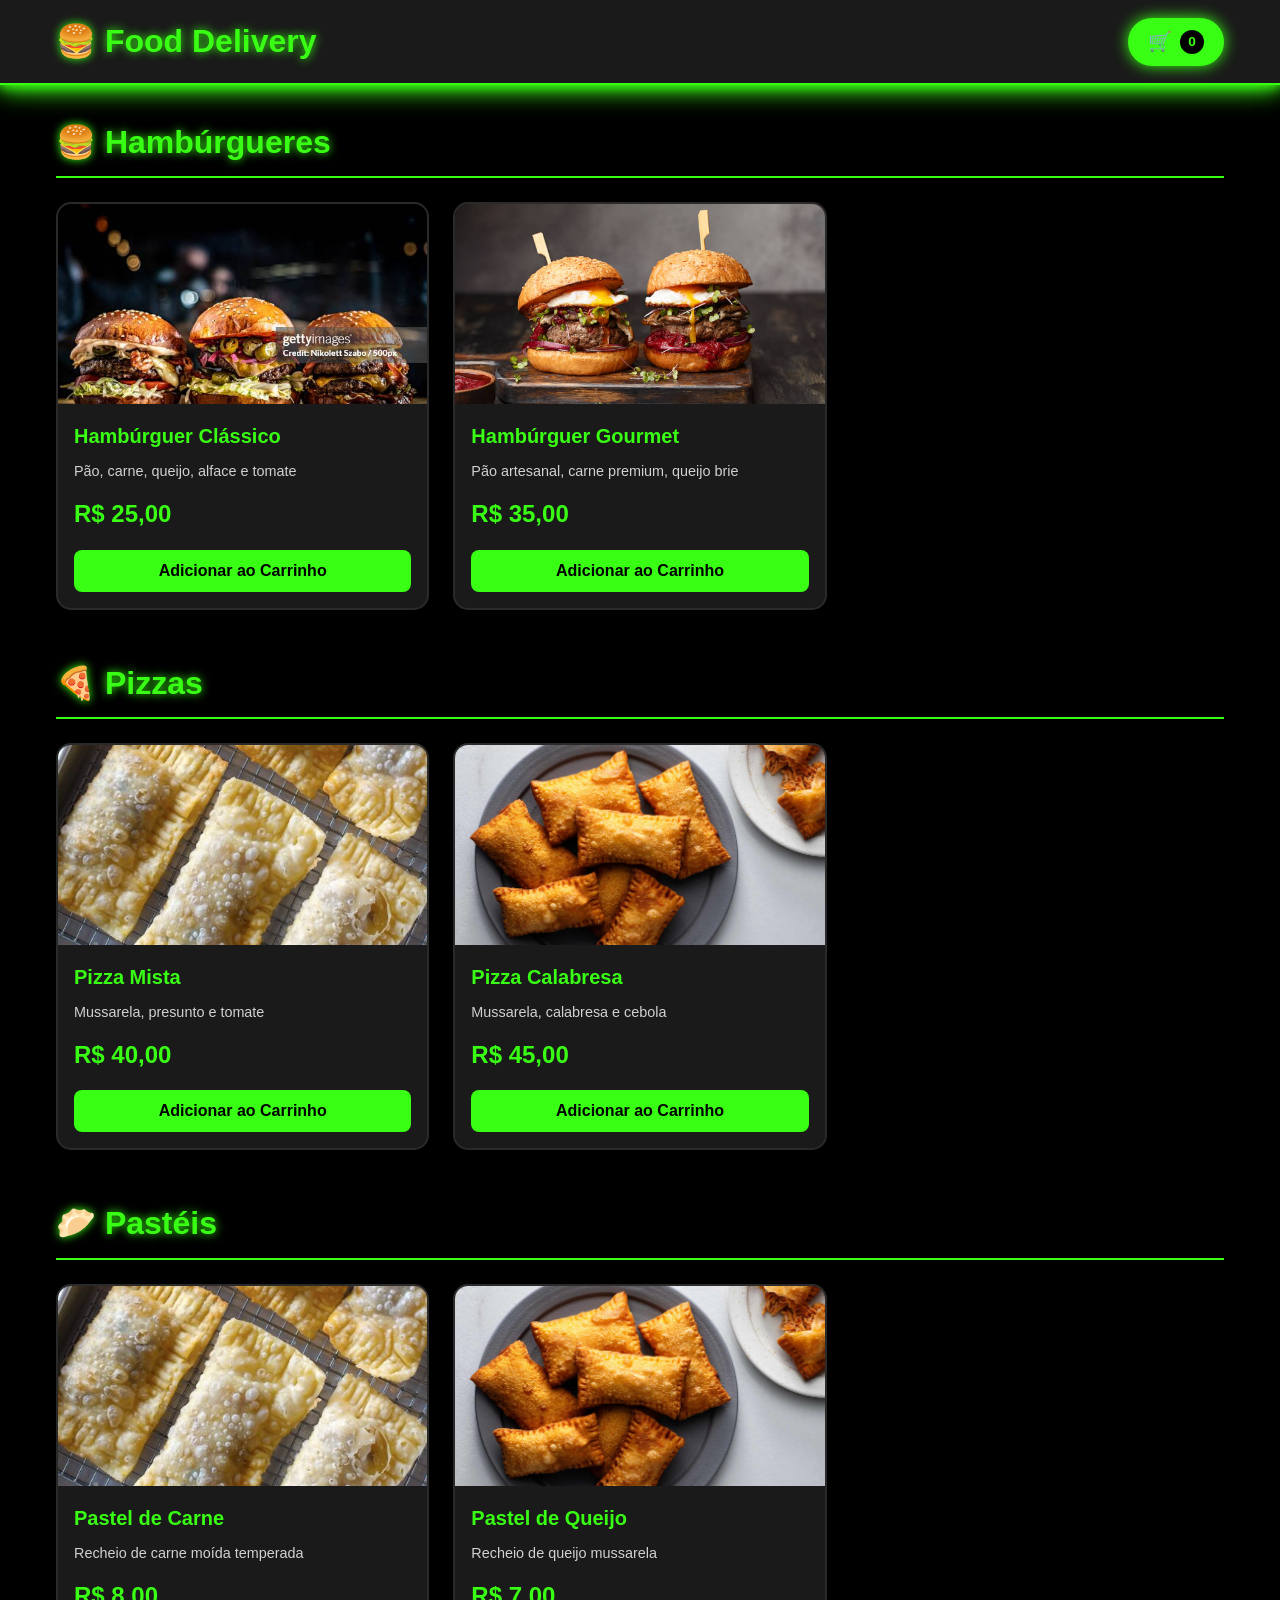
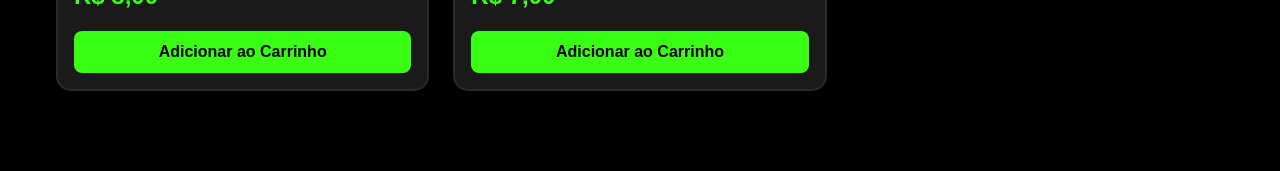
==== food-delivery-site/food-delivery-site/index.html @ 00c89322 "inicio" ====
<!DOCTYPE html>
<html lang="pt-BR">
<head>
    <meta charset="UTF-8">
    <meta name="viewport" content="width=device-width, initial-scale=1.0">
    <title>Food Delivery - Hambúrgueres, Pizzas e Pastéis</title>
    <link rel="stylesheet" href="styles.css">
</head>
<body>
    <!-- Header -->
    <header>
        <div class="container">
            <h1>🍔 Food Delivery</h1>
            <button class="cart-button" id="cartButton">
                <span class="cart-icon">🛒</span>
                <span class="cart-count" id="cartCount">0</span>
            </button>
        </div>
    </header>

    <!-- Main Content -->
    <main class="container">
        <!-- Hambúrgueres Section -->
        <section class="category-section">
            <h2 class="category-title">🍔 Hambúrgueres</h2>
            <div class="products-grid">
                <div class="product-card">
                    <img src="/food-delivery-site/food-delivery-site/assets/images/burger1.jpg" alt="Hambúrguer Clássico" class="product-image">
                    <div class="product-info">
                        <h3 class="product-name">Hambúrguer Clássico</h3>
                        <p class="product-description">Pão, carne, queijo, alface e tomate</p>
                        <p class="product-price">R$ 25,00</p>
                        <button class="add-to-cart-btn" data-id="burger1" data-name="Hambúrguer Clássico" data-price="25.00" data-type="burger">
                            Adicionar ao Carrinho
                        </button>
                    </div>
                </div>
                <div class="product-card">
                    <img src="/food-delivery-site/food-delivery-site/assets/images/burger2.jpg" alt="Hambúrguer Gourmet" class="product-image">
                    <div class="product-info">
                        <h3 class="product-name">Hambúrguer Gourmet</h3>
                        <p class="product-description">Pão artesanal, carne premium, queijo brie</p>
                        <p class="product-price">R$ 35,00</p>
                        <button class="add-to-cart-btn" data-id="burger2" data-name="Hambúrguer Gourmet" data-price="35.00" data-type="burger">
                            Adicionar ao Carrinho
                        </button>
                    </div>
                </div>
            </div>
        </section>

        <!-- Pizzas Section -->
        <section class="category-section">
            <h2 class="category-title">🍕 Pizzas</h2>
            <div class="products-grid">
                <div class="product-card">
                    <img src="/food-delivery-site/food-delivery-site/assets/images/pastel1.jpg" alt="Pizza Mista" class="product-image">
                    <div class="product-info">
                        <h3 class="product-name">Pizza Mista</h3>
                        <p class="product-description">Mussarela, presunto e tomate</p>
                        <p class="product-price">R$ 40,00</p>
                        <button class="add-to-cart-btn" data-id="pizza1" data-name="Pizza Mista" data-price="40.00" data-type="pizza">
                            Adicionar ao Carrinho
                        </button>
                    </div>
                </div>
                <div class="product-card">
                    <img src="/food-delivery-site/food-delivery-site/assets/images/pastel2.jpg" alt="Pizza Calabresa" class="product-image">
                    <div class="product-info">
                        <h3 class="product-name">Pizza Calabresa</h3>
                        <p class="product-description">Mussarela, calabresa e cebola</p>
                        <p class="product-price">R$ 45,00</p>
                        <button class="add-to-cart-btn" data-id="pizza2" data-name="Pizza Calabresa" data-price="45.00" data-type="pizza">
                            Adicionar ao Carrinho
                        </button>
                    </div>
                </div>
            </div>
        </section>

        <!-- Pastéis Section -->
        <section class="category-section">
            <h2 class="category-title">🥟 Pastéis</h2>
            <div class="products-grid">
                <div class="product-card">
                    <img src="/food-delivery-site/food-delivery-site/assets/images/pastel1.jpg" alt="Pastel de Carne" class="product-image">
                    <div class="product-info">
                        <h3 class="product-name">Pastel de Carne</h3>
                        <p class="product-description">Recheio de carne moída temperada</p>
                        <p class="product-price">R$ 8,00</p>
                        <button class="add-to-cart-btn" data-id="pastel1" data-name="Pastel de Carne" data-price="8.00" data-type="pastel">
                            Adicionar ao Carrinho
                        </button>
                    </div>
                </div>
                <div class="product-card">
                    <img src="/food-delivery-site/food-delivery-site/assets/images/pastel2.jpg" alt="Pastel de Queijo" class="product-image">
                    <div class="product-info">
                        <h3 class="product-name">Pastel de Queijo</h3>
                        <p class="product-description">Recheio de queijo mussarela</p>
                        <p class="product-price">R$ 7,00</p>
                        <button class="add-to-cart-btn" data-id="pastel2" data-name="Pastel de Queijo" data-price="7.00" data-type="pastel">
                            Adicionar ao Carrinho
                        </button>
                    </div>
                </div>
            </div>
        </section>
    </main>

    <!-- Cart Modal -->
    <div class="modal" id="cartModal">
        <div class="modal-content">
            <div class="modal-header">
                <h2>Meu Carrinho</h2>
                <button class="close-btn" id="closeCart">&times;</button>
            </div>
            <div class="modal-body" id="cartItems">
                <p class="empty-cart">Seu carrinho está vazio</p>
            </div>
            <div class="modal-footer">
                <div class="total-section">
                    <span class="total-label">Total:</span>
                    <span class="total-value" id="totalValue">R$ 0,00</span>
                </div>
                <button class="checkout-btn" id="checkoutBtn">Finalizar Pedido</button>
            </div>
        </div>
    </div>

    <!-- Promotion Popup -->
    <div class="popup" id="promoPopup">
        <div class="popup-content">
            <div class="popup-header">
                <h3>🎉 Promoção Especial!</h3>
                <button class="close-btn" id="closePromo">&times;</button>
            </div>
            <div class="popup-body">
                <p>Você ganhou um <strong>Refrigerante Grátis</strong> na compra de 2 pizzas!</p>
                <p class="promo-emoji">🥤</p>
            </div>
            <div class="popup-footer">
                <button class="ok-btn" id="okPromo">OK, Entendi!</button>
            </div>
        </div>
    </div>

    <script src="script.js"></script>
</body>
</html>
---- food-delivery-site/food-delivery-site/styles.css ----
/* Reset e Configurações Básicas */
* {
    margin: 0;
    padding: 0;
    box-sizing: border-box;
}

:root {
    --neon-green: #39ff14;
    --dark-green: #00cc00;
    --black: #000000;
    --dark-gray: #1a1a1a;
    --light-gray: #2a2a2a;
    --white: #ffffff;
    --shadow-neon: 0 0 10px var(--neon-green), 0 0 20px var(--neon-green), 0 0 30px var(--neon-green);
}

body {
    font-family: 'Arial', sans-serif;
    background-color: var(--black);
    color: var(--white);
    line-height: 1.6;
    min-height: 100vh;
}

/* Header */
header {
    background-color: var(--dark-gray);
    border-bottom: 2px solid var(--neon-green);
    padding: 1rem 0;
    position: sticky;
    top: 0;
    z-index: 100;
    box-shadow: var(--shadow-neon);
}

header .container {
    display: flex;
    justify-content: space-between;
    align-items: center;
    padding: 0 1rem;
}

header h1 {
    color: var(--neon-green);
    font-size: 1.5rem;
    text-shadow: 0 0 10px var(--neon-green);
}

/* Cart Button */
.cart-button {
    background-color: var(--neon-green);
    color: var(--black);
    border: none;
    padding: 0.75rem 1.25rem;
    border-radius: 25px;
    font-size: 1rem;
    font-weight: bold;
    cursor: pointer;
    display: flex;
    align-items: center;
    gap: 0.5rem;
    transition: all 0.3s ease;
    box-shadow: 0 0 15px var(--neon-green);
}

.cart-button:hover {
    background-color: var(--dark-green);
    transform: scale(1.05);
    box-shadow: 0 0 25px var(--neon-green);
}

.cart-button:active {
    transform: scale(0.95);
}

.cart-icon {
    font-size: 1.2rem;
}

.cart-count {
    background-color: var(--black);
    color: var(--neon-green);
    border-radius: 50%;
    width: 24px;
    height: 24px;
    display: flex;
    align-items: center;
    justify-content: center;
    font-size: 0.85rem;
}

/* Container */
.container {
    max-width: 1200px;
    margin: 0 auto;
}

/* Main Content */
main {
    padding: 1.5rem 1rem;
}

/* Category Section */
.category-section {
    margin-bottom: 3rem;
}

.category-title {
    color: var(--neon-green);
    font-size: 1.75rem;
    margin-bottom: 1.5rem;
    text-shadow: 0 0 10px var(--neon-green);
    border-bottom: 2px solid var(--neon-green);
    padding-bottom: 0.5rem;
}

/* Products Grid */
.products-grid {
    display: grid;
    grid-template-columns: 1fr;
    gap: 1.5rem;
}

/* Product Card */
.product-card {
    background-color: var(--dark-gray);
    border: 2px solid var(--light-gray);
    border-radius: 15px;
    overflow: hidden;
    transition: all 0.3s ease;
}

.product-card:hover {
    border-color: var(--neon-green);
    box-shadow: 0 0 20px rgba(57, 255, 20, 0.3);
    transform: translateY(-5px);
}

.product-image {
    width: 100%;
    height: 200px;
    object-fit: cover;
    display: block;
}

.product-info {
    padding: 1rem;
}

.product-name {
    color: var(--neon-green);
    font-size: 1.25rem;
    margin-bottom: 0.5rem;
}

.product-description {
    color: var(--white);
    font-size: 0.9rem;
    margin-bottom: 0.75rem;
    opacity: 0.8;
}

.product-price {
    color: var(--neon-green);
    font-size: 1.5rem;
    font-weight: bold;
    margin-bottom: 1rem;
}

/* Add to Cart Button */
.add-to-cart-btn {
    width: 100%;
    background-color: var(--neon-green);
    color: var(--black);
    border: none;
    padding: 0.75rem;
    border-radius: 8px;
    font-size: 1rem;
    font-weight: bold;
    cursor: pointer;
    transition: all 0.3s ease;
}

.add-to-cart-btn:hover {
    background-color: var(--dark-green);
    box-shadow: 0 0 15px var(--neon-green);
}

.add-to-cart-btn:active {
    transform: scale(0.95);
}

/* Modal */
.modal {
    display: none;
    position: fixed;
    top: 0;
    left: 0;
    width: 100%;
    height: 100%;
    background-color: rgba(0, 0, 0, 0.9);
    z-index: 1000;
    overflow-y: auto;
}

.modal.active {
    display: flex;
    align-items: center;
    justify-content: center;
    padding: 1rem;
}

.modal-content {
    background-color: var(--dark-gray);
    border: 2px solid var(--neon-green);
    border-radius: 15px;
    width: 100%;
    max-width: 500px;
    max-height: 90vh;
    display: flex;
    flex-direction: column;
    box-shadow: var(--shadow-neon);
}

.modal-header {
    display: flex;
    justify-content: space-between;
    align-items: center;
    padding: 1.5rem;
    border-bottom: 2px solid var(--neon-green);
}

.modal-header h2 {
    color: var(--neon-green);
    font-size: 1.5rem;
}

.close-btn {
    background: none;
    border: none;
    color: var(--neon-green);
    font-size: 2rem;
    cursor: pointer;
    line-height: 1;
    transition: all 0.3s ease;
}

.close-btn:hover {
    color: var(--dark-green);
    transform: rotate(90deg);
}

.modal-body {
    padding: 1.5rem;
    overflow-y: auto;
    flex: 1;
}

.empty-cart {
    text-align: center;
    color: var(--white);
    opacity: 0.6;
    padding: 2rem;
}

/* Cart Item */
.cart-item {
    background-color: var(--light-gray);
    border: 1px solid var(--neon-green);
    border-radius: 10px;
    padding: 1rem;
    margin-bottom: 1rem;
    display: flex;
    justify-content: space-between;
    align-items: center;
}

.cart-item-info {
    flex: 1;
}

.cart-item-name {
    color: var(--neon-green);
    font-size: 1.1rem;
    margin-bottom: 0.25rem;
}

.cart-item-price {
    color: var(--white);
    font-size: 0.9rem;
}

.cart-item-quantity {
    color: var(--neon-green);
    font-size: 0.9rem;
    margin-top: 0.25rem;
}

.remove-item-btn {
    background-color: #ff3333;
    color: var(--white);
    border: none;
    padding: 0.5rem 1rem;
    border-radius: 5px;
    cursor: pointer;
    font-size: 0.9rem;
    transition: all 0.3s ease;
}

.remove-item-btn:hover {
    background-color: #cc0000;
    box-shadow: 0 0 10px #ff3333;
}

.modal-footer {
    padding: 1.5rem;
    border-top: 2px solid var(--neon-green);
}

.total-section {
    display: flex;
    justify-content: space-between;
    align-items: center;
    margin-bottom: 1rem;
    font-size: 1.25rem;
}

.total-label {
    color: var(--white);
    font-weight: bold;
}

.total-value {
    color: var(--neon-green);
    font-weight: bold;
    font-size: 1.5rem;
}

.checkout-btn {
    width: 100%;
    background-color: var(--neon-green);
    color: var(--black);
    border: none;
    padding: 1rem;
    border-radius: 8px;
    font-size: 1.1rem;
    font-weight: bold;
    cursor: pointer;
    transition: all 0.3s ease;
}

.checkout-btn:hover {
    background-color: var(--dark-green);
    box-shadow: 0 0 20px var(--neon-green);
}

.checkout-btn:active {
    transform: scale(0.95);
}

.checkout-btn:disabled {
    background-color: var(--light-gray);
    color: var(--white);
    opacity: 0.5;
    cursor: not-allowed;
}

/* Popup */
.popup {
    display: none;
    position: fixed;
    top: 0;
    left: 0;
    width: 100%;
    height: 100%;
    background-color: rgba(0, 0, 0, 0.95);
    z-index: 2000;
}

.popup.active {
    display: flex;
    align-items: center;
    justify-content: center;
    padding: 1rem;
}

.popup-content {
    background-color: var(--dark-gray);
    border: 3px solid var(--neon-green);
    border-radius: 15px;
    width: 100%;
    max-width: 400px;
    box-shadow: var(--shadow-neon);
    animation: popupBounce 0.5s ease;
}

@keyframes popupBounce {
    0% {
        transform: scale(0.5);
        opacity: 0;
    }
    50% {
        transform: scale(1.1);
    }
    100% {
        transform: scale(1);
        opacity: 1;
    }
}

.popup-header {
    display: flex;
    justify-content: space-between;
    align-items: center;
    padding: 1.5rem;
    border-bottom: 2px solid var(--neon-green);
}

.popup-header h3 {
    color: var(--neon-green);
    font-size: 1.3rem;
}

.popup-body {
    padding: 2rem 1.5rem;
    text-align: center;
}

.popup-body p {
    color: var(--white);
    font-size: 1.1rem;
    margin-bottom: 1rem;
}

.popup-body strong {
    color: var(--neon-green);
}

.promo-emoji {
    font-size: 4rem;
    margin: 1rem 0;
}

.popup-footer {
    padding: 1.5rem;
    border-top: 2px solid var(--neon-green);
}

.ok-btn {
    width: 100%;
    background-color: var(--neon-green);
    color: var(--black);
    border: none;
    padding: 1rem;
    border-radius: 8px;
    font-size: 1.1rem;
    font-weight: bold;
    cursor: pointer;
    transition: all 0.3s ease;
}

.ok-btn:hover {
    background-color: var(--dark-green);
    box-shadow: 0 0 20px var(--neon-green);
}

/* Responsive Design - Tablet */
@media (min-width: 768px) {
    .products-grid {
        grid-template-columns: repeat(2, 1fr);
    }

    header h1 {
        font-size: 2rem;
    }

    .category-title {
        font-size: 2rem;
    }
}

/* Responsive Design - Desktop */
@media (min-width: 1024px) {
    .products-grid {
        grid-template-columns: repeat(3, 1fr);
    }

    main {
        padding: 2rem 1rem;
    }
}
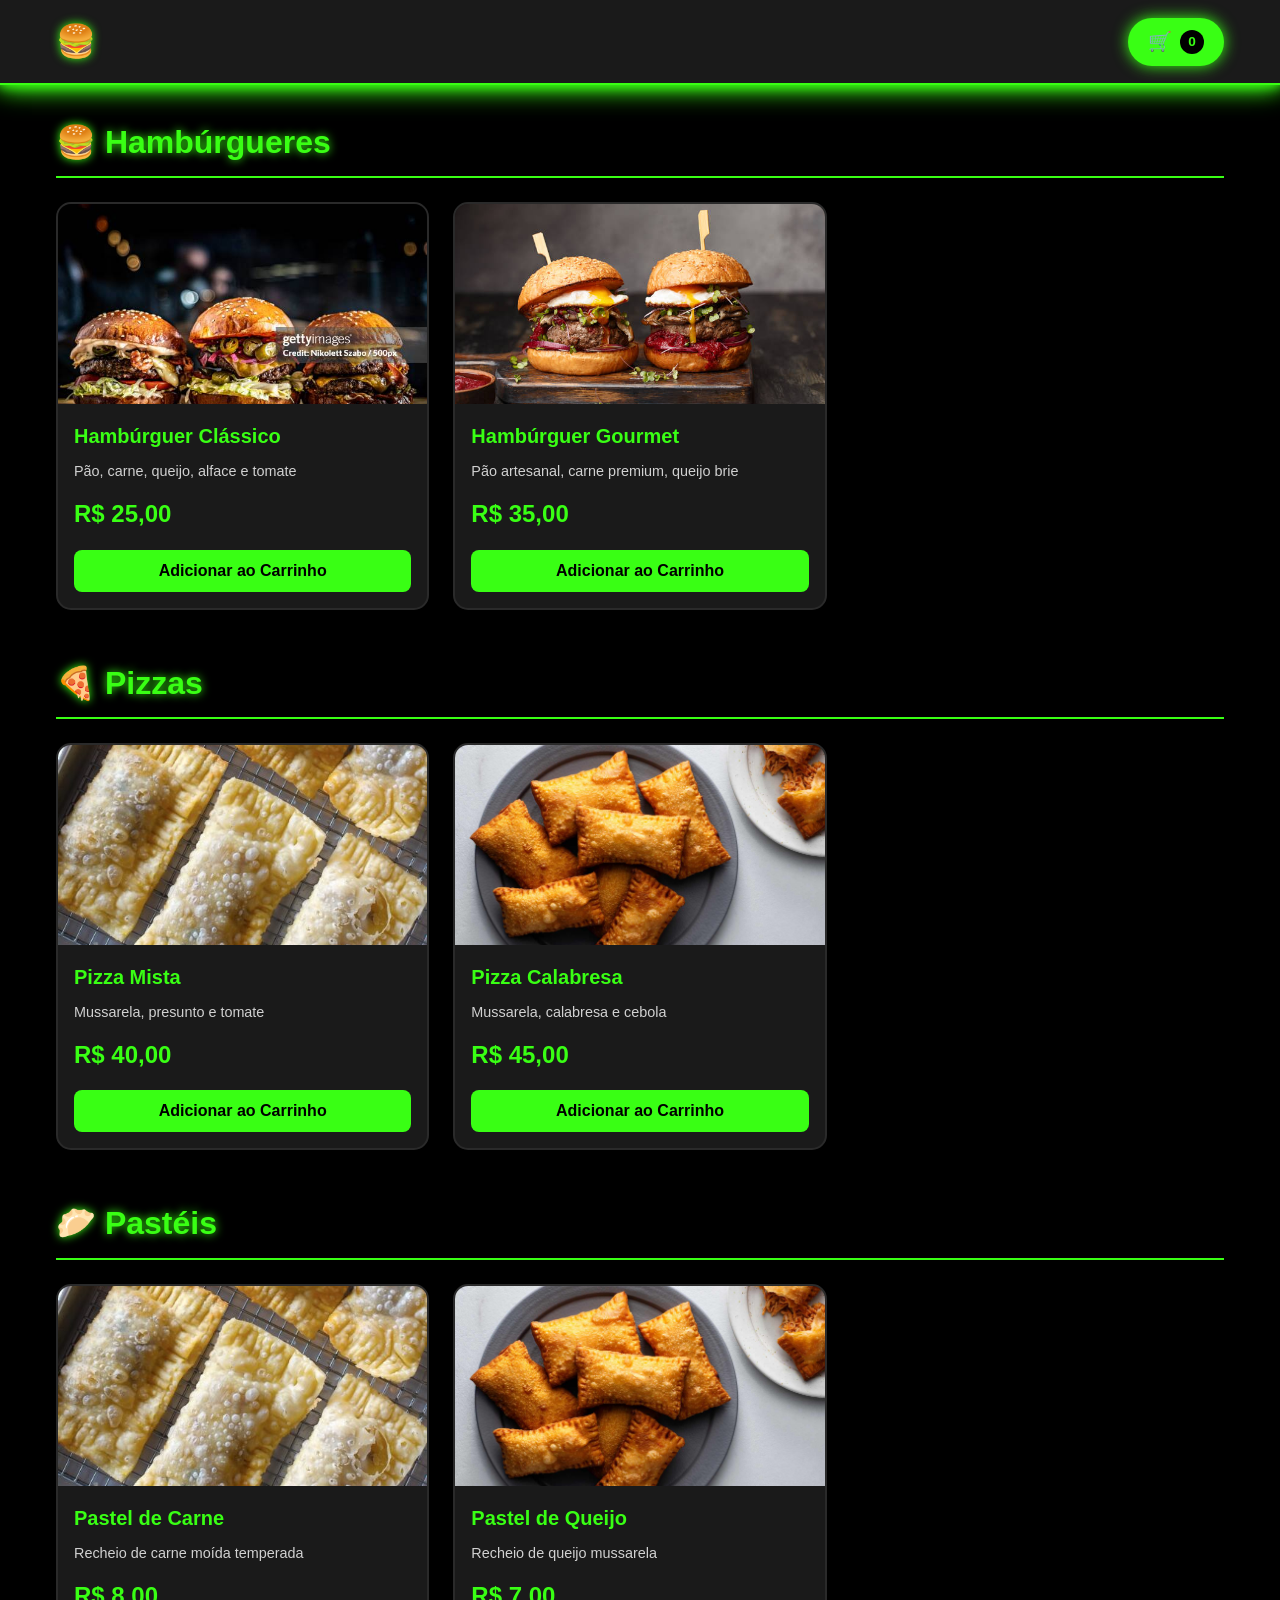
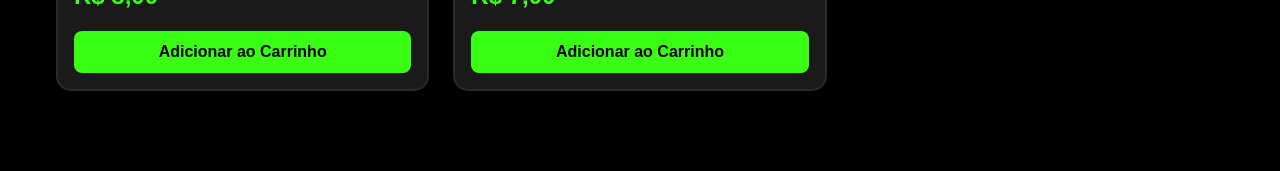
==== commit a5f45a3b: "teste" ====
--- a/food-delivery-site/food-delivery-site/index.html
+++ b/food-delivery-site/food-delivery-site/index.html
@@ -10,7 +10,7 @@
     <!-- Header -->
     <header>
         <div class="container">
-            <h1>🍔 Food Delivery</h1>
+            <h1>🍔</h1>
             <button class="cart-button" id="cartButton">
                 <span class="cart-icon">🛒</span>
                 <span class="cart-count" id="cartCount">0</span>
